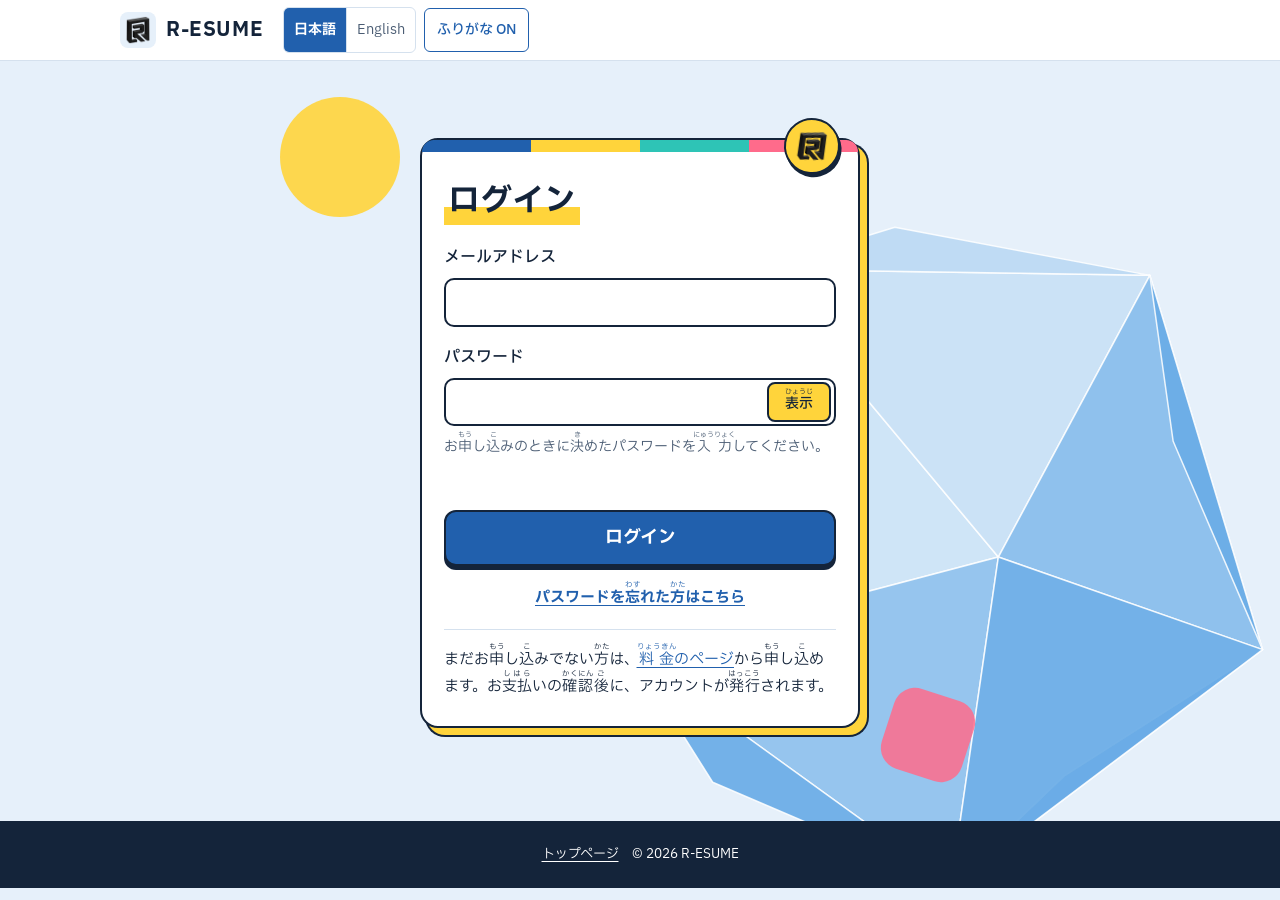
==== frontend/user/admin.html @ 284070af "R-8 支払期限の自動処理リマインド利用期間の更新" ====
<!DOCTYPE html>
<html lang="ja">
<head>
    <meta charset="UTF-8">
    <meta name="viewport" content="width=device-width, initial-scale=1.0">
    <meta name="robots" content="noindex">
    <title>管理画面 | R-ESUME</title>
    <link rel="icon" href="img/favicon.png" type="image/png">
    <link rel="preconnect" href="https://fonts.googleapis.com">
    <link rel="preconnect" href="https://fonts.gstatic.com" crossorigin>
    <link href="https://fonts.googleapis.com/css2?family=IBM+Plex+Sans+JP:wght@400;500;700&display=swap" rel="stylesheet">
    <link rel="stylesheet" href="css/loading.css?v=20261115c">
    <link rel="stylesheet" href="css/lp.css?v=20261115c">
    <link rel="stylesheet" href="css/admin.css?v=20261115c">
    <script>document.documentElement.classList.add('js');</script>
</head>
<body class="admin">
<script src="js/loading.js?v=20261115c"></script>

<header class="site-header">
    <div class="header-inner">
        <a class="brand" href="mypage.html" aria-label="マイページへ"><span class="brand-mark"><img src="img/logo.png" alt="" width="24" height="28"></span><span class="brand-name">R-ESUME</span></a>
        <span class="admin-tag">管理画面</span>
        <div class="header-actions" style="margin-left:auto">
            <button type="button" class="btn btn-secondary" id="reloadBtn">更新</button>
            <button type="button" class="btn btn-secondary" id="logoutBtn">ログアウト</button>
        </div>
    </div>
</header>

<main class="admin-main">
    <div class="admin-wrap">
        <div class="admin-tabs" role="tablist" aria-label="表示の切り替え">
            <button type="button" role="tab" class="tab is-on" id="tabApps" aria-selected="true" data-tab="apps">申込 <span class="count" id="cntApps"></span></button>
            <button type="button" role="tab" class="tab" id="tabUsers" aria-selected="false" data-tab="users">受講生 <span class="count" id="cntUsers"></span></button>
        </div>

        <p class="toast" id="toast" role="status" aria-live="polite"></p>

        <section id="paneApps">
            <div class="chips" id="appChips" role="group" aria-label="申込のしぼりこみ"></div>
            <div class="cards" id="appList"></div>
            <p class="empty" id="appEmpty" hidden>該当する申込は、ありません。</p>
        </section>

        <section id="paneUsers" hidden>
            <div class="chips" id="userChips" role="group" aria-label="受講生のしぼりこみ"></div>
            <div class="cards" id="userList"></div>
            <p class="empty" id="userEmpty" hidden>該当する受講生は、いません。</p>
        </section>

        <p class="form-msg is-error" id="loadError" hidden></p>
    </div>
</main>

<dialog id="dlgConfirm" class="confirm">
    <form method="dialog" id="confirmForm">
        <h2 id="cfTitle"></h2>
        <p id="cfBody"></p>
        <div class="field" id="cfReasonRow" hidden>
            <label for="cfReason">理由（メモ・任意）</label>
            <input type="text" id="cfReason" maxlength="100">
        </div>
        <div class="confirm-actions">
            <button type="button" class="btn btn-secondary" id="cfNo">戻る</button>
            <button type="submit" class="btn" id="cfYes">実行する</button>
        </div>
    </form>
</dialog>

<script src="js/config.js?v=20261115c"></script>
<script src="js/common.js?v=20261115c"></script>
<script src="js/admin.js?v=20261115c"></script>
</body>
</html>
---- frontend/user/css/loading.css ----
/* R-ESUME 共通ローディング画面（どのページでも使う） */
#rLoading { position: fixed; inset: 0; width: 100vw; height: 100vh; height: 100dvh; max-width: none; max-height: none; margin: 0; padding: 0; border: 0; border-radius: 0; box-shadow: none; overflow: hidden; color: #14243A; background: radial-gradient(circle at 50% 38%, #FFFFFF 0%, #E6F0FA 60%, #CFE3F7 100%); }
#rLoading[open] { display: grid; place-items: center; }
#rLoading::backdrop { background: #E6F0FA; }
html.is-loading { overflow: hidden; }
.rl-box { display: grid; justify-items: center; gap: 14px; padding: 24px; text-align: center; }
.rl-canvas { width: 220px; height: 220px; display: block; }
.rl-logo { display: inline-flex; align-items: center; gap: 10px; }
.rl-name { font-size: 22px; font-weight: 700; letter-spacing: .04em; font-family: "IBM Plex Sans JP", "Hiragino Sans", "Yu Gothic", "Meiryo", sans-serif; }
.rl-text { font-family: "IBM Plex Sans JP", "Hiragino Sans", "Yu Gothic", "Meiryo", sans-serif; font-size: 16px; line-height: 1.8; }
.rl-text .rl-en { display: block; font-size: 14px; color: #4A5C73; line-height: 1.5; }
.rl-dots { display: inline-flex; gap: 4px; margin-left: 2px; vertical-align: middle; }
.rl-dots i { width: 6px; height: 6px; border-radius: 50%; background: #2160AD; animation: rl-bounce 1.2s ease-in-out infinite; }
.rl-dots i:nth-child(2) { animation-delay: .15s; background: #1E88C8; }
.rl-dots i:nth-child(3) { animation-delay: .3s; background: #FFB800; }
@keyframes rl-bounce { 0%, 80%, 100% { transform: translateY(0); opacity: .5; } 40% { transform: translateY(-6px); opacity: 1; } }
html.furigana-off #rLoading rt { display: none; }
ruby rt { font-size: 0.5em; }
@media (prefers-reduced-motion: reduce) { .rl-dots i { animation: none; opacity: 1; } }
---- frontend/user/css/lp.css ----
/* R-ESUME LP v3 — DESIGN.md に従う */
:root {
    --ink: #14243A; --ink-2: #4A5C73; --line: #D5E1EE; --surface: #F4F8FC; --tint: #E6F0FA;
    --primary: #2160AD; --primary-hover: #184C8C; --stamp: #C8372D;
    --success: #17794A; --error: #B3261E; --focus: #E8A200;
    --font: "IBM Plex Sans JP", "Hiragino Sans", "Yu Gothic", "Meiryo", sans-serif;
    --r-s: 6px; --r-m: 12px;
}
* { box-sizing: border-box; }
html { scroll-behavior: smooth; scroll-padding-top: 72px; }
body { margin: 0; color: var(--ink); background: #fff; font-family: var(--font); font-size: 16px; line-height: 1.8; font-weight: 400; -webkit-text-size-adjust: 100%; }
img { max-width: 100%; height: auto; }
a { color: var(--primary); text-underline-offset: 3px; }
h1, h2, h3, p, ul, ol, dl { margin: 0; }
ul, ol { padding: 0; list-style: none; }
button { font: inherit; color: inherit; }
b, strong { font-weight: 700; }
.sprite { position: absolute; width: 0; height: 0; overflow: hidden; }
.icon { width: 1.25em; height: 1.25em; fill: none; stroke: currentColor; stroke-width: 1.8; stroke-linecap: round; stroke-linejoin: round; flex: none; }
ruby rt { font-size: 0.5em; font-weight: 400; letter-spacing: 0; }
html.furigana-off rt { display: none; }
.container { width: 100%; max-width: 1080px; margin: 0 auto; padding: 0 20px; }
:focus-visible { outline: 3px solid var(--focus); outline-offset: 3px; border-radius: 4px; }
.en { color: var(--ink-2); font-size: 14px; line-height: 1.6; }

.sample-bar { background: var(--ink); color: #fff; text-align: center; font-size: 14px; line-height: 1.5; padding: 8px 16px; }

/* ヘッダー */
.site-header { position: sticky; top: 0; z-index: 30; background: #fff; border-bottom: 1px solid var(--line); }
.header-inner { max-width: 1080px; margin: 0 auto; padding: 6px 20px; display: flex; align-items: center; gap: 12px; min-height: 60px; }
.brand { display: inline-flex; align-items: center; gap: 10px; text-decoration: none; color: var(--ink); font-weight: 700; }
.brand-name { font-size: 20px; letter-spacing: 0.03em; }
.main-nav { display: none; margin-left: auto; gap: 4px; }
.main-nav a { display: inline-flex; align-items: center; min-height: 44px; padding: 0 12px; text-decoration: none; color: var(--ink); font-weight: 500; border-radius: var(--r-s); }
.main-nav a:hover { background: var(--tint); }
.header-actions { margin-left: auto; display: flex; align-items: center; gap: 8px; }
.furi-btn { min-height: 44px; padding: 0 12px; border: 1px solid var(--line); border-radius: var(--r-s); background: #fff; color: var(--ink); font-size: 14px; cursor: pointer; }
.furi-btn[aria-pressed="true"] { border-color: var(--primary); color: var(--primary); font-weight: 500; }
.icon-btn { width: 44px; height: 44px; border: 1px solid var(--line); border-radius: var(--r-s); background: #fff; display: grid; place-items: center; cursor: pointer; }
.header-login { display: none; }
.mobile-menu { display: none; border-top: 1px solid var(--line); background: #fff; }
.mobile-menu.is-open { display: block; }
.mobile-menu a { display: flex; align-items: center; min-height: 52px; padding: 0 24px; text-decoration: none; color: var(--ink); border-bottom: 1px solid var(--line); }

/* ボタン */
.btn { display: inline-flex; align-items: center; justify-content: center; gap: 10px; min-height: 48px; padding: 0 22px; border: 1.5px solid var(--primary); border-radius: var(--r-s); background: var(--primary); color: #fff; font-weight: 700; text-decoration: none; cursor: pointer; transition: background .15s, border-color .15s; }
.btn:hover { background: var(--primary-hover); border-color: var(--primary-hover); }
.btn-secondary { background: #fff; color: var(--primary); }
.btn-secondary:hover { background: var(--tint); border-color: var(--primary); }
.btn-lg { min-height: 56px; padding: 0 28px; font-size: 18px; }
.btn-block { width: 100%; }
.btn[disabled] { opacity: 0.6; cursor: not-allowed; }
.text-link { display: inline-flex; align-items: center; min-height: 48px; font-weight: 500; }

/* 立体（1つだけ大きく） */
.solid { position: absolute; pointer-events: none; }
.solid polygon { stroke: rgba(255,255,255,0.9); stroke-width: 1.5; stroke-linejoin: round; }
.f1 { fill: var(--s1); } .f2 { fill: var(--s2); } .f3 { fill: var(--s3); }
.tone-a { --s1: #F3F8FD; --s2: #CFE2F5; --s3: #A9C9EA; }

/* ヒーロー */
.hero { position: relative; overflow: hidden; background: var(--tint); padding: 40px 0 56px; }
.hero .container { position: relative; z-index: 2; }
.hero-grid { display: grid; gap: 40px; }
.hero h1 { font-size: clamp(32px, 9vw, 52px); line-height: 1.25; font-weight: 700; letter-spacing: 0; }
.hero-lead { margin-top: 20px; font-size: 18px; line-height: 1.9; max-width: 30em; }
.hero .en { margin-top: 12px; max-width: 34em; }
.hero-cta { margin-top: 28px; display: flex; flex-wrap: wrap; align-items: center; gap: 4px 20px; }
.hero-tags { margin-top: 20px; display: flex; flex-wrap: wrap; gap: 4px 20px; color: var(--ink-2); font-size: 14px; }
.hero-tags li { display: inline-flex; align-items: center; gap: 6px; }
.hero .s-octa { width: 300px; right: -90px; top: auto; bottom: -30px; z-index: 1; }

.hero-visual { display: grid; justify-items: center; }
.paper { position: relative; width: min(100%, 400px); background: #fff; border-radius: 2px; padding: 18px 18px 18px; box-shadow: 0 1px 2px rgba(20,36,58,.08), 0 16px 32px -16px rgba(20,36,58,.28); font-size: 12px; line-height: 1.5; }
.paper-head { display: flex; align-items: baseline; justify-content: space-between; gap: 8px; }
.paper h2 { font-size: 22px; letter-spacing: 0.6em; font-weight: 700; line-height: 1.3; }
.paper-date { font-size: 11px; color: var(--ink-2); }
.paper-id { margin-top: 8px; display: grid; grid-template-columns: 1fr 72px; gap: 10px; align-items: stretch; }
.p-box { border: 1px solid var(--ink); }
.p-cell { padding: 3px 7px 4px; border-bottom: 1px solid var(--ink); min-height: 34px; }
.p-cell:last-child { border-bottom: 0; }
.p-cell small { display: block; font-size: 10px; color: var(--ink-2); line-height: 1.3; }
.p-name { font-size: 15px; font-weight: 500; letter-spacing: 0.02em; }
.p-photo { border: 1px solid var(--ink); aspect-ratio: 3 / 4; background: var(--surface); display: grid; place-items: center; text-align: center; font-size: 10px; line-height: 1.4; color: var(--ink-2); align-self: start; }
.p-photo .icon { width: 18px; height: 18px; }
.p-grid2 { display: grid; grid-template-columns: 1fr 1fr; }
.p-grid2 .p-cell:first-child { border-right: 1px solid var(--ink); }
.p-table { margin-top: 10px; border: 1px solid var(--ink); }
.p-table div { display: grid; grid-template-columns: 44px 28px 1fr; min-height: 26px; align-items: center; border-bottom: 1px solid var(--ink); }
.p-table div:last-child { border-bottom: 0; }
.p-table span { padding: 0 7px; }
.p-table span:nth-child(1), .p-table span:nth-child(2) { border-right: 1px solid var(--ink); text-align: center; padding: 0; line-height: 26px; }
.p-table .head { background: var(--tint); }
.p-table .head span:nth-child(3) { text-align: center; }
.p-table .sec span:nth-child(3) { text-align: center; font-weight: 500; }
.p-motive { margin-top: 10px; border: 1px solid var(--ink); padding: 4px 7px 6px; min-height: 58px; }
.p-motive small { display: block; font-size: 10px; color: var(--ink-2); }
.seal { position: absolute; right: 18px; top: 60px; width: 30px; height: 30px; border: 1.5px solid var(--stamp); color: var(--stamp); border-radius: 3px; display: grid; place-items: center; font-size: 12px; font-weight: 700; line-height: 1; transform: rotate(-6deg); background: transparent; }

/* セクション共通 */
.section { padding: 64px 0; }
.section-grid { display: grid; gap: 28px; }
.section h2 { font-size: clamp(26px, 6.4vw, 36px); line-height: 1.35; font-weight: 700; }
.section-head .en { margin-top: 6px; }
.bg-surface { background: var(--surface); }

/* できること */
.feature { display: grid; grid-template-columns: 28px 1fr; gap: 4px 14px; padding: 20px 0; border-top: 1px solid var(--line); }
.feature:last-child { border-bottom: 1px solid var(--line); }
.feature .icon { width: 26px; height: 26px; color: var(--primary); margin-top: 3px; }
.feature h3 { font-size: 20px; line-height: 1.5; font-weight: 700; }
.feature .en { display: block; }
.feature p { grid-column: 2; margin-top: 6px; max-width: 36em; }

/* 流れ（本当に順番がある） */
.flow { margin-top: 28px; position: relative; display: grid; gap: 0; counter-reset: s; }
.flow li { position: relative; padding: 0 0 28px 52px; }
.flow li:last-child { padding-bottom: 0; }
.flow li::before { content: ""; position: absolute; left: 17px; top: 36px; bottom: 0; width: 2px; background: var(--line); }
.flow li:last-child::before { display: none; }
.flow .no { position: absolute; left: 0; top: 0; width: 36px; height: 36px; border-radius: 50%; background: var(--primary); color: #fff; display: grid; place-items: center; font-weight: 700; }
.flow h3 { font-size: 18px; line-height: 1.5; font-weight: 700; padding-top: 4px; }
.flow p { font-size: 15px; }

/* 料金 */
.price-box { border: 1px solid var(--ink); border-radius: var(--r-m); background: #fff; padding: 24px 20px; }
.price-big { display: flex; align-items: baseline; gap: 8px; flex-wrap: wrap; }
.price-big strong { font-size: 52px; line-height: 1.1; font-weight: 700; }
.price-big span { font-size: 16px; color: var(--ink-2); }
.price-list { margin: 18px 0; display: grid; gap: 8px; }
.price-list li { display: flex; gap: 10px; align-items: flex-start; }
.price-list .icon { margin-top: 4px; color: var(--primary); }
.notice { background: var(--tint); border-radius: var(--r-s); padding: 12px 14px; margin-bottom: 18px; font-size: 15px; }

/* FAQ */
.faq details { border-top: 1px solid var(--line); }
.faq details:last-child { border-bottom: 1px solid var(--line); }
.faq summary { list-style: none; cursor: pointer; display: flex; justify-content: space-between; align-items: center; gap: 12px; min-height: 56px; padding: 10px 4px; font-weight: 500; }
.faq summary::-webkit-details-marker { display: none; }
.faq summary .icon { color: var(--primary); transition: transform .2s; }
.faq details[open] summary .icon { transform: rotate(180deg); }
.faq .ans { padding: 0 4px 18px; max-width: 36em; }

/* 最後の申込 */
.final { background: var(--primary); color: #fff; padding: 56px 0 64px; }
.final h2 { font-size: clamp(26px, 6vw, 36px); line-height: 1.4; font-weight: 700; }
.final .btn { margin-top: 24px; background: #fff; color: var(--primary); border-color: #fff; }
.final .btn:hover { background: var(--tint); border-color: var(--tint); }

/* フッター */
.site-footer { background: var(--ink); color: #fff; padding: 36px 0 40px; }
.site-footer .brand { color: #fff; }
.footer-links { margin-top: 12px; display: flex; flex-wrap: wrap; gap: 0 20px; }
.footer-links button { min-height: 44px; padding: 0; border: 0; background: none; color: #fff; text-decoration: underline; text-underline-offset: 3px; cursor: pointer; }
.footer-small { margin-top: 8px; font-size: 14px; color: #C5D3E4; }

/* ダイアログ */
dialog { border: 0; padding: 0; border-radius: var(--r-m); width: min(560px, calc(100% - 24px)); max-height: calc(100dvh - 32px); overflow: auto; color: var(--ink); background: #fff; box-shadow: 0 24px 48px -16px rgba(20,36,58,.5); }
dialog::backdrop { background: rgba(20,36,58,.55); }
.dlg-head { position: sticky; top: 0; display: flex; justify-content: space-between; align-items: center; gap: 12px; padding: 10px 10px 10px 20px; background: #fff; border-bottom: 1px solid var(--line); }
.dlg-head h2 { font-size: 20px; font-weight: 700; line-height: 1.4; }
.dlg-close { width: 44px; height: 44px; border: 0; border-radius: var(--r-s); background: var(--tint); display: grid; place-items: center; cursor: pointer; }
.dlg-body { padding: 20px; }
.dlg-body dl { display: grid; }
.dlg-body dt { margin-top: 14px; font-weight: 700; font-size: 14px; color: var(--ink-2); }
.dlg-body dd { margin: 2px 0 0; padding-bottom: 12px; border-bottom: 1px solid var(--line); }
.pay-mini { background: var(--tint); border-radius: var(--r-s); padding: 10px 14px; margin-bottom: 16px; font-size: 15px; }
.field { margin-bottom: 16px; }
.field label { display: block; font-weight: 500; margin-bottom: 6px; }
.field input { width: 100%; min-height: 48px; padding: 8px 12px; font: inherit; color: var(--ink); border: 1.5px solid var(--ink-2); border-radius: var(--r-s); background: #fff; }
.field input:focus { outline: 3px solid var(--focus); outline-offset: 1px; border-color: var(--ink); }
.hint { margin-top: 4px; font-size: 14px; color: var(--ink-2); }
.hp { position: absolute; left: -9999px; width: 1px; height: 1px; overflow: hidden; }
.form-msg { min-height: 1.5em; margin-bottom: 12px; font-size: 15px; font-weight: 500; }
.form-msg.is-error { color: var(--error); }
.form-msg.is-ok { color: var(--success); }

@media (min-width: 768px) {
    .main-nav { display: flex; }
    .header-actions { margin-left: 8px; }
    .header-login { display: inline-flex; min-height: 44px; padding: 0 16px; }
    .icon-btn { display: none; }
    .mobile-menu, .mobile-menu.is-open { display: none; }
    .hero { padding: 72px 0 88px; }
    .hero-grid { grid-template-columns: 1.05fr 0.95fr; align-items: center; gap: 56px; }
    .hero .s-octa { width: 520px; right: -140px; top: -80px; bottom: auto; }
    .section { padding: 96px 0; }
    .section-grid { grid-template-columns: 1fr 1.7fr; gap: 56px; align-items: start; }
    .section-head { position: sticky; top: 96px; }
    .flow { grid-template-columns: repeat(5, 1fr); gap: 16px; margin-top: 40px; }
    .flow li { padding: 52px 0 0; }
    .flow li::before { left: 36px; right: -16px; top: 17px; bottom: auto; width: auto; height: 2px; }
    .flow .no { top: 0; }
    .flow h3 { padding-top: 0; }
}
@media (min-width: 1024px) {
    .container { padding: 0 24px; }
    .hero h1 { font-size: 56px; }
    .hero .s-octa { right: -60px; }
}
@media (prefers-reduced-motion: reduce) {
    html { scroll-behavior: auto; }
    .btn, .faq summary .icon { transition: none; }
}


/* ===== 4版：ヘッダーの折り返し修正 + 少し派手に ===== */
:root { --sun: #FFD43B; --deep: #173B6C; }
.btn, .furi-btn, .main-nav a, .text-link, .brand { white-space: nowrap; flex-shrink: 0; }
.header-actions { flex-wrap: nowrap; }
.main-nav { display: none !important; }
@media (min-width: 1024px) { .main-nav { display: flex !important; } }

/* 立体の色 */
.tone-b { --s1: #E8F3FD; --s2: #8FBBE8; --s3: #4F89CC; }
.tone-c { --s1: #FFFFFF; --s2: #B9D6F2; --s3: #7FAEE0; }
.tone-d { --s1: #4F89CC; --s2: #2F6DB5; --s3: #1E55A0; }

/* ヒーロー */
.hero { background: linear-gradient(155deg, #E8F2FC 0%, #CFE3F7 48%, #A9C9EA 100%); }
.hero h1 { font-size: clamp(36px, 10vw, 56px); }
.hl { background: linear-gradient(transparent 60%, var(--sun) 60%); padding: 0 4px; margin: 0 -4px; }
.hero .s-octa { width: 260px; right: -70px; bottom: -40px; }
.hero .s-tetra { width: 120px; left: -34px; bottom: -22px; z-index: 1; }
.hero .s-prism { display: none; width: 190px; z-index: 1; }
.hero-tags li { background: rgba(255,255,255,0.85); border-radius: 999px; padding: 4px 12px; color: var(--ink); }
.paper { transform: rotate(2deg); box-shadow: 0 2px 4px rgba(20,36,58,.1), 0 28px 48px -16px rgba(20,36,58,.4); }
.seal { box-shadow: none; }

/* できること：色のついた丸いアイコン */
.feature { grid-template-columns: 48px 1fr; gap: 4px 16px; padding: 22px 0; }
.feature .icon { width: 48px; height: 48px; padding: 12px; margin-top: 0; border-radius: 50%; background: var(--primary); color: #fff; }
.feature:nth-child(2) .icon { background: #2F8FD6; }
.feature:nth-child(3) .icon { background: var(--sun); color: var(--ink); }
.feature:nth-child(4) .icon { background: var(--deep); }
.feature p { grid-column: 2; }

/* 流れ：濃い青の帯 */
.bg-dark { background: var(--deep); color: #fff; position: relative; overflow: hidden; }
.bg-dark .en { color: #C9DAEE; }
.bg-dark .flow li::before { background: rgba(255,255,255,0.35); }
.bg-dark .flow .no { background: var(--sun); color: var(--ink); width: 40px; height: 40px; font-size: 18px; }
.bg-dark .flow li { padding-left: 56px; }
.bg-dark .flow li::before { left: 19px; top: 40px; }

/* 料金 */
.price-box { border: 2px solid var(--primary); box-shadow: 8px 8px 0 #BFD9F4; position: relative; }
.price-big strong { color: var(--primary); font-size: 60px; }
.price-box::before { content: "1年間"; position: absolute; top: -16px; right: 20px; background: var(--sun); color: var(--ink); font-weight: 700; font-size: 14px; line-height: 1; padding: 9px 14px; border-radius: 999px; }

/* 最後の申込 */
.final { position: relative; overflow: hidden; background: linear-gradient(135deg, #2160AD 0%, #173B6C 100%); }
.final .container { position: relative; z-index: 2; }
.final .s-pyr { width: 150px; right: -20px; top: -10px; }
.final .s-tetra { width: 90px; right: 30%; bottom: -24px; display: none; }
.final .btn { background: var(--sun); color: var(--ink); border-color: var(--sun); }
.final .btn:hover { background: #FFE26E; border-color: #FFE26E; }

@media (min-width: 768px) {
    .hero .s-octa { width: 540px; right: -130px; top: -90px; bottom: auto; }
    .hero .s-tetra { width: 200px; left: -50px; bottom: -40px; }
    .hero .s-prism { display: block; right: 44%; top: 10px; opacity: 0.9; }
    .final .s-pyr { width: 240px; right: 6%; top: auto; bottom: -30px; }
    .final .s-tetra { display: block; }
}
@media (min-width: 1024px) {
    .hero h1 { font-size: 60px; }
    .hero .s-octa { right: -40px; }
}

/* ヘッダーのボタン：スマホ幅では隠す（.btn の display に負けていたのが、縦書きの原因） */
.header-actions .header-login { display: none; }
@media (min-width: 768px) { .header-actions .header-login { display: inline-flex; } }


/* ===== 5版 ===== */
body { background: #E6F0FA; }
main { position: relative; z-index: 1; overflow-x: clip; }
.site-footer { position: relative; z-index: 1; }
#bg3d { position: fixed; inset: 0; width: 100%; height: 100%; z-index: 0; pointer-events: none; }

/* 色の切り替え：セクションごとに色合いを変える（背景は半透明にして、後ろの立体を見せる） */
.hero { background: linear-gradient(155deg, rgba(232,242,252,.82) 0%, rgba(207,227,247,.72) 50%, rgba(169,201,234,.62) 100%); }
#features { background: rgba(255,250,230,.86); }
#flow.bg-dark { background: rgba(23,59,108,.93); }
#price { background: linear-gradient(135deg, rgba(222,244,246,.88), rgba(186,226,236,.88)); }
#faq.bg-surface { background: rgba(236,244,252,.9); }
#faq .faq details { background: rgba(255,255,255,.8); }
#faq .faq details[open] { background: #fff; }
.hero-cta .btn { flex: 1 1 220px; max-width: 320px; }
@media (min-width: 768px) { .hero-cta .btn { flex: 0 0 auto; } }

/* サンプル写真 */
.p-photo { position: relative; overflow: hidden; }
.p-photo img { position: absolute; inset: 0; width: 100%; height: 100%; object-fit: cover; }

/* 流れ：番号が重ならないように作り直し */
.flow { margin-top: 28px; display: grid; gap: 0; }
.bg-dark .flow li { position: relative; padding: 0 0 28px 60px; }
.bg-dark .flow li:last-child { padding-bottom: 0; }
.bg-dark .flow li::before { content: ""; position: absolute; left: 19px; top: 44px; bottom: 4px; right: auto; width: 2px; height: auto; background: rgba(255,255,255,.35); }
.bg-dark .flow li:last-child::before { display: none; }
.bg-dark .flow .no { position: absolute; left: 0; top: 0; }
@media (min-width: 768px) {
    .flow { grid-template-columns: repeat(5, minmax(0, 1fr)); gap: 24px; margin-top: 40px; }
    .bg-dark .flow li { padding: 60px 0 0; }
    .bg-dark .flow li::before { left: 52px; right: -24px; top: 19px; bottom: auto; width: auto; height: 2px; }
    .bg-dark .flow li:last-child::before { display: none; }
    .bg-dark .flow h3 { padding-top: 0; }
}

/* スクロールで、上下左右から出る */
.js [data-reveal] { opacity: 0; transition: opacity .7s ease, transform .7s cubic-bezier(.2,.7,.2,1); transition-delay: var(--d, 0s); will-change: transform, opacity; }
.js [data-reveal="left"] { transform: translateX(-56px); }
.js [data-reveal="right"] { transform: translateX(56px); }
.js [data-reveal="up"] { transform: translateY(44px); }
.js [data-reveal="down"] { transform: translateY(-44px); }
.js [data-reveal].is-in { opacity: 1; transform: none; }
@media (prefers-reduced-motion: reduce) {
    .js [data-reveal] { opacity: 1; transform: none; transition: none; }
}


/* 流れの見出しは、固定（sticky）にしない。固定すると、1・2番の項目に重なるため */
#flow .section-head { position: static; }
.p-photo img { display: block; }


/* ===== 6版：フッター（R-ANGUAGE と同じ並び）・よくある質問 ===== */
.site-footer { padding: 52px 0 28px; font-size: 14px; }
.footer-grid { display: grid; grid-template-columns: 1fr 1fr; gap: 32px; }
.footer-brand { grid-column: 1 / -1; }
.footer-logo { display: flex; align-items: center; gap: 10px; margin-bottom: 12px; }
.footer-logo .brand-mark { width: 36px; height: 36px; border-radius: 8px; background: rgba(255,255,255,.12); display: grid; place-items: center; }
.footer-logo .brand-name { font-size: 20px; font-weight: 700; letter-spacing: .03em; }
.footer-brand p { color: rgba(255,255,255,.78); line-height: 2; max-width: 30em; }
.footer-series { display: inline-flex; align-items: center; min-height: 44px; gap: 6px; margin-top: 8px; color: var(--sun); font-weight: 700; text-decoration: none; }
.footer-series:hover { text-decoration: underline; }
.footer-head { margin-bottom: 8px; color: var(--sun); font-weight: 700; letter-spacing: .05em; }
.footer-col ul { display: grid; gap: 0; }
.footer-col a, .footer-col button { display: inline-flex; align-items: center; min-height: 40px; padding: 0; border: 0; background: none; color: rgba(255,255,255,.88); text-decoration: none; text-align: left; font: inherit; cursor: pointer; }
.footer-col a:hover, .footer-col button:hover { color: #fff; text-decoration: underline; text-underline-offset: 3px; }
.site-footer rt { opacity: .8; }
.copyright { margin-top: 32px; padding-top: 18px; border-top: 1px solid rgba(255,255,255,.18); color: rgba(255,255,255,.7); font-size: 13px; }
@media (min-width: 768px) { .footer-grid { grid-template-columns: 1.4fr 1fr 1fr 1.2fr; } .footer-brand { grid-column: auto; } }

/* よくある質問 */
.help-card { margin-top: 20px; max-width: 320px; padding: 18px; background: #fff; border: 1px solid var(--line); border-top: 5px solid var(--sun); border-radius: var(--r-m); }
.help-title { font-weight: 700; line-height: 1.5; }
.help-text { margin: 4px 0 14px; font-size: 14px; color: var(--ink-2); line-height: 1.6; }
.chips { display: flex; flex-wrap: wrap; gap: 8px; margin-bottom: 16px; }
.chip { min-height: 44px; padding: 0 16px; border: 1.5px solid var(--primary); border-radius: 999px; background: #fff; color: var(--primary); font-weight: 500; cursor: pointer; transition: background .15s, color .15s; }
.chip:hover { background: var(--tint); }
.chip.is-on { background: var(--primary); color: #fff; font-weight: 700; }
.faq { display: grid; gap: 10px; border: 0; background: none; max-width: none; margin-top: 0; }
.faq .qa { --cat: var(--primary); border: 1px solid var(--line); border-left: 6px solid var(--cat); border-radius: var(--r-m); background: rgba(255,255,255,.86); overflow: hidden; }
.faq .qa:last-child { border-bottom: 1px solid var(--line); }
.faq .qa[data-cat="photo"] { --cat: #1773AE; }
.faq .qa[data-cat="pay"] { --cat: #D99A00; }
.faq .qa[data-cat="safe"] { --cat: #17794A; }
.faq .qa[open] { background: #fff; box-shadow: 0 8px 20px -12px rgba(20,36,58,.35); }
.faq .qa summary { gap: 12px; padding: 12px 16px 12px 12px; min-height: 60px; font-weight: 700; justify-content: flex-start; }
.faq .qa summary .icon { margin-left: auto; }
.faq .qa[open] summary { background: none; }
.q-badge, .a-badge { flex: none; width: 32px; height: 32px; border-radius: 50%; display: grid; place-items: center; font-weight: 700; font-size: 15px; line-height: 1; }
.q-badge { background: var(--cat); color: #fff; }
.qa[data-cat="pay"] .q-badge { color: var(--ink); }
.faq .ans { display: flex; gap: 12px; padding: 4px 16px 18px 12px; max-width: none; }
.a-badge { background: var(--sun); color: var(--ink); }
.faq .ans p { margin-top: 2px; max-width: 36em; }
.qa[hidden] { display: none; }

/* フッターのリンク：ふりがな（ruby）が混ざると、flex のままでは二段にくずれるため、通常の行にする */
.footer-col a, .footer-col button { display: block; width: auto; min-height: 40px; padding: 6px 0; line-height: 1.9; white-space: normal; }
@media (min-width: 768px) { .footer-grid { grid-template-columns: 1.3fr 0.9fr 0.9fr 1.6fr; } }

/* フッターのリンクは、1行におさめる */
.footer-col a, .footer-col button { white-space: nowrap; }
.footer-col:last-child { grid-column: 1 / -1; }
@media (min-width: 768px) {
    .footer-grid { grid-template-columns: minmax(0, 1.3fr) auto auto auto; column-gap: 48px; }
    .footer-col:last-child { grid-column: auto; }
}


/* ロゴ */
.brand-mark { width: 36px; height: 36px; border-radius: 8px; background: var(--tint); display: grid; place-items: center; flex: none; }
.brand-mark img { display: block; }
.footer-logo .brand-mark { width: 40px; height: 40px; background: #fff; }   /* 濃い背景でロゴが見えるよう、白い台に載せる */
/* 料金の項目：アイコンと文字を上にそろえる。ふりがなの有無で高さが変わらないよう、行間をそろえる */
.price-list li { align-items: flex-start; line-height: 2; }
.price-list li > span { flex: 1; min-width: 0; }
.price-list .icon { margin-top: 0.4em; }

/* ===== 言語切り替え（日本語 / English） ===== */
html[data-lang="en"] [data-l="ja"] { display: none !important; }
html:not([data-lang="en"]) [data-l="en"] { display: none !important; }
html[data-lang="en"] .furi-btn { display: none; }          /* ふりがなは日本語のときだけ */
.header-tools { margin-left: auto; display: flex; align-items: center; gap: 8px; }
.header-actions { margin-left: 0 !important; }
@media (min-width: 1024px) { .header-tools { margin-left: 8px; } }
.lang-switch { display: inline-flex; border: 1px solid var(--line); border-radius: var(--r-s); background: #fff; overflow: hidden; }
.lang-opt { min-height: 44px; min-width: 44px; padding: 0 10px; border: 0; background: transparent; color: var(--ink-2); font: inherit; font-size: 14px; cursor: pointer; white-space: nowrap; }
.lang-opt + .lang-opt { border-left: 1px solid var(--line); }
.lang-opt[aria-pressed="true"] { background: var(--primary); color: #fff; font-weight: 700; }
.lang-opt:focus-visible, .furi-btn:focus-visible { outline: 3px solid var(--focus); outline-offset: 2px; }
@media (max-width: 420px) {
    .header-inner { gap: 6px; padding-left: 12px; padding-right: 12px; }
    .brand-name { font-size: 17px; }
    .brand-mark { width: 30px; height: 30px; }
    .lang-opt { padding: 0 7px; font-size: 13px; min-width: 40px; }
    .furi-btn { padding: 0 8px; font-size: 13px; }
    .header-tools { gap: 6px; }
}
---- frontend/user/css/admin.css ----
/* 管理画面（日本語のみ・ふりがななし） */
body.admin { background: var(--surface); }
.admin-tag { padding: 2px 10px; border-radius: 999px; background: var(--ink); color: #fff; font-size: 13px; font-weight: 700; white-space: nowrap; }
.admin-main { padding: 20px 16px 56px; }
.admin-wrap { max-width: 1000px; margin: 0 auto; }
.header-inner .btn { min-height: 40px; padding: 0 14px; font-size: 14px; }
.admin-tabs { display: flex; gap: 8px; margin-bottom: 14px; }
.tab { min-height: 48px; padding: 0 20px; border: 2px solid var(--ink); border-radius: 12px; background: #fff; color: var(--ink); font: inherit; font-weight: 700; cursor: pointer; }
.tab.is-on { background: var(--sun); box-shadow: 0 3px 0 var(--ink); }
.tab .count { display: inline-block; min-width: 1.6em; margin-left: 4px; padding: 0 6px; border-radius: 999px; background: var(--ink); color: #fff; font-size: 13px; text-align: center; }
.chips { display: flex; flex-wrap: wrap; gap: 8px; margin-bottom: 14px; }
.chips .chip { min-height: 44px; padding: 0 14px; border: 1.5px solid var(--line); border-radius: 999px; background: #fff; color: var(--ink); font: inherit; font-size: 14px; cursor: pointer; }
.chips .chip.is-on { background: var(--primary); border-color: var(--primary); color: #fff; font-weight: 700; }
.cards { display: grid; gap: 12px; }
.acard { background: #fff; border: 1.5px solid var(--line); border-radius: 12px; padding: 14px 16px; display: grid; gap: 6px; }
.acard.is-alert { border-color: var(--error); box-shadow: 0 0 0 2px #FBD9D6; }
.acard-top { display: flex; flex-wrap: wrap; align-items: center; gap: 8px; }
.acard-id { font-size: 13px; color: var(--ink-2); font-variant-numeric: tabular-nums; word-break: break-all; }
.acard-name { font-size: 18px; font-weight: 700; line-height: 1.5; word-break: break-all; }
.acard-mail { font-size: 15px; color: var(--ink-2); word-break: break-all; }
.acard-meta { display: flex; flex-wrap: wrap; gap: 4px 16px; font-size: 14px; }
.acard-note { margin: 0; padding: 8px 10px; background: var(--surface); border-radius: 8px; font-size: 13px; color: var(--ink-2); white-space: pre-wrap; word-break: break-all; }
.acard-actions { display: flex; flex-wrap: wrap; gap: 8px; margin-top: 6px; }
.acard-actions .btn { min-height: 44px; padding: 0 16px; font-size: 15px; }
.btn-danger { background: #fff; color: var(--error); border-color: var(--error); }
.btn-danger:hover { background: #FFF1F0; }
.badge { display: inline-block; padding: 1px 10px; border-radius: 999px; font-size: 13px; font-weight: 700; border: 1.5px solid currentColor; white-space: nowrap; }
.badge.s-wait { color: #8A5A00; background: #FFF4CC; }
.badge.s-over { color: var(--error); background: #FFF1F0; }
.badge.s-ok { color: var(--success); background: #E4F5EC; }
.badge.s-off { color: var(--ink-2); background: #EDF1F6; }
.toast { min-height: 1.6em; margin: 0 0 10px; font-weight: 700; }
.toast.is-ok { color: var(--success); }
.toast.is-error { color: var(--error); }
.empty { padding: 24px 0; color: var(--ink-2); }
.confirm { width: min(440px, calc(100% - 32px)); border: 2px solid var(--ink); border-radius: 16px; padding: 22px; box-shadow: 6px 6px 0 var(--sun); }
.confirm::backdrop { background: rgba(20, 36, 58, .5); }
.confirm h2 { font-size: 20px; margin-bottom: 8px; }
.confirm p { white-space: pre-line; margin-bottom: 12px; }
.confirm-actions { display: flex; gap: 10px; justify-content: flex-end; margin-top: 14px; }
[hidden] { display: none !important; }
@media (min-width: 768px) { .cards { grid-template-columns: 1fr 1fr; } .admin-main { padding-top: 28px; } }
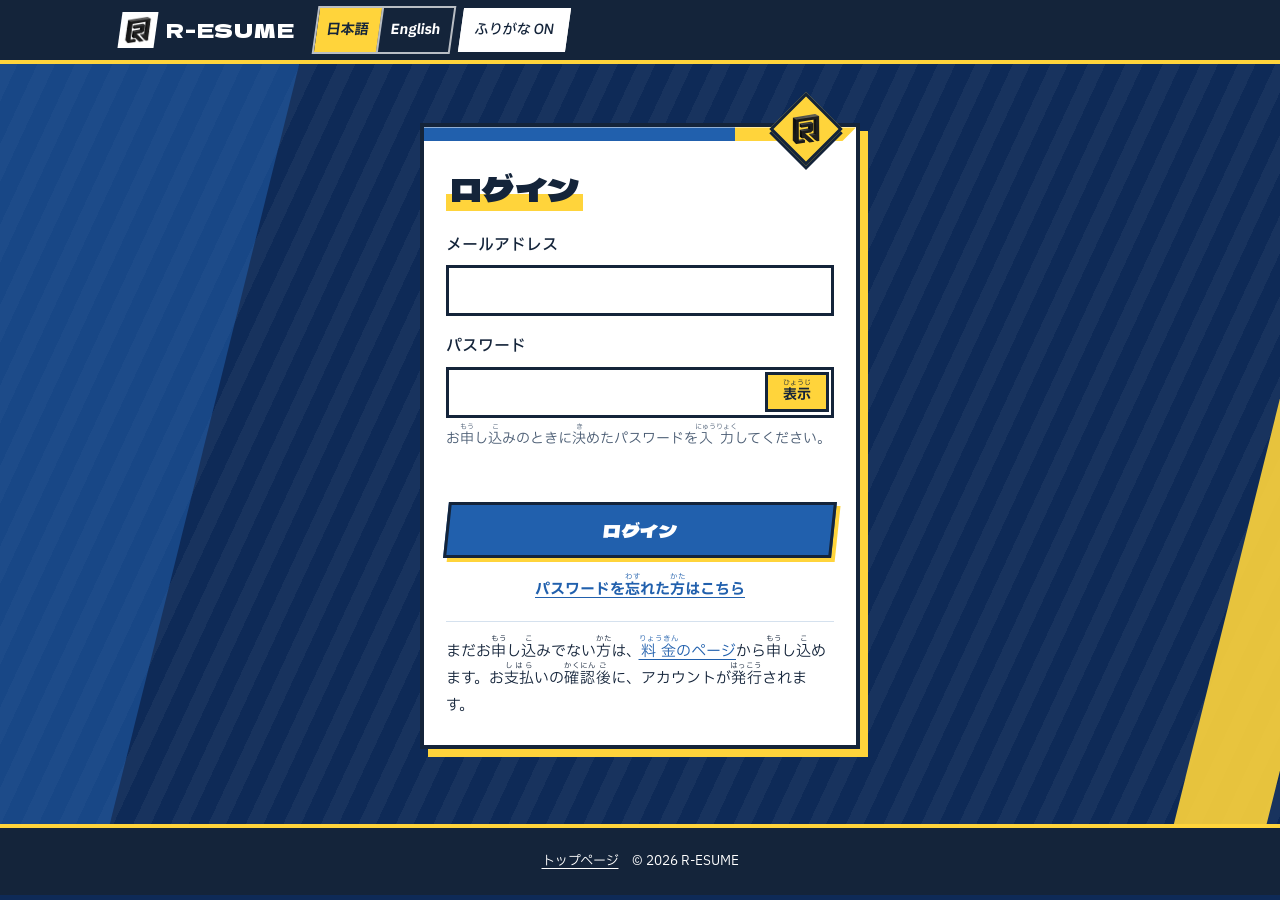
==== commit a5d8d017: "ホーム(Dashboard)を新設、マイページを統合" ====
--- a/frontend/user/admin.html
+++ b/frontend/user/admin.html
@@ -19,7 +19,7 @@
 
 <header class="site-header">
     <div class="header-inner">
-        <a class="brand" href="mypage.html" aria-label="マイページへ"><span class="brand-mark"><img src="img/logo.png" alt="" width="24" height="28"></span><span class="brand-name">R-ESUME</span></a>
+        <a class="brand" href="dashboard.html" aria-label="ホームへ"><span class="brand-mark"><img src="img/logo.png" alt="" width="24" height="28"></span><span class="brand-name">R-ESUME</span></a>
         <span class="admin-tag">管理画面</span>
         <div class="header-actions" style="margin-left:auto">
             <button type="button" class="btn btn-secondary" id="reloadBtn">更新</button>
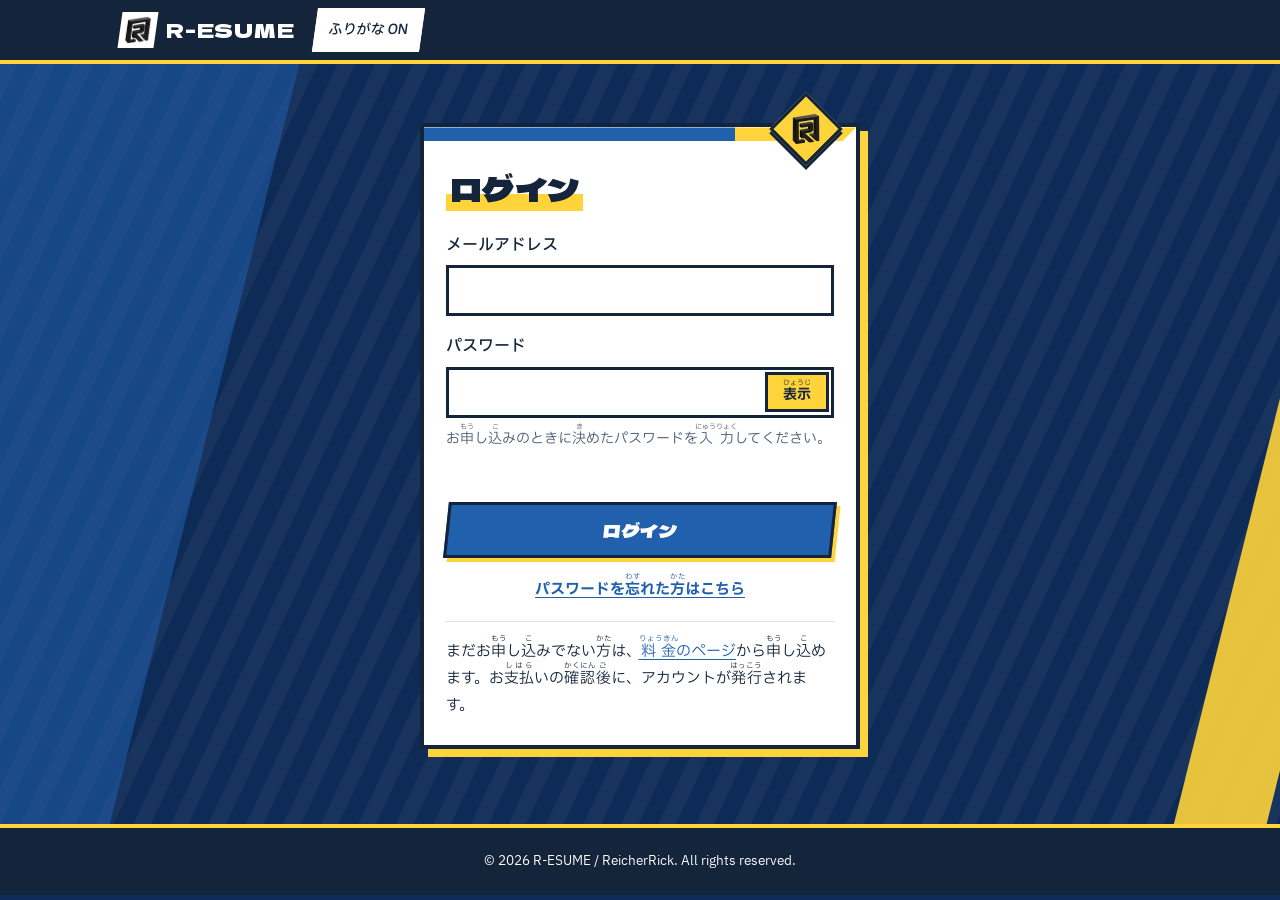
==== commit e49fd917: "資格の管理画面と会話での選択を追加" ====
--- a/frontend/user/admin.html
+++ b/frontend/user/admin.html
@@ -11,7 +11,7 @@
     <link href="https://fonts.googleapis.com/css2?family=IBM+Plex+Sans+JP:wght@400;500;700&display=swap" rel="stylesheet">
     <link rel="stylesheet" href="css/loading.css?v=20261115c">
     <link rel="stylesheet" href="css/lp.css?v=20261115c">
-    <link rel="stylesheet" href="css/admin.css?v=20261115c">
+    <link rel="stylesheet" href="css/admin.css?v=20261116b">
     <script>document.documentElement.classList.add('js');</script>
 </head>
 <body class="admin">
@@ -33,6 +33,7 @@
         <div class="admin-tabs" role="tablist" aria-label="表示の切り替え">
             <button type="button" role="tab" class="tab is-on" id="tabApps" aria-selected="true" data-tab="apps">申込 <span class="count" id="cntApps"></span></button>
             <button type="button" role="tab" class="tab" id="tabUsers" aria-selected="false" data-tab="users">受講生 <span class="count" id="cntUsers"></span></button>
+            <button type="button" role="tab" class="tab" id="tabQuals" aria-selected="false" data-tab="quals">資格 <span class="count" id="cntQuals"></span></button>
         </div>
 
         <p class="toast" id="toast" role="status" aria-live="polite"></p>
@@ -47,6 +48,13 @@
             <div class="chips" id="userChips" role="group" aria-label="受講生のしぼりこみ"></div>
             <div class="cards" id="userList"></div>
             <p class="empty" id="userEmpty" hidden>該当する受講生は、いません。</p>
+        </section>
+
+        <section id="paneQuals" hidden>
+            <p class="q-lead">会話で、受講生が✔して選ぶ資格の一覧です。「ラベル」ごとにまとまって表示されます。同じラベルの中で複数に✔されたときは、「順位」が大きいほうだけが有効になります（N4とN2なら、N2だけ）。</p>
+            <button type="button" class="btn" id="qAdd">＋ 資格を追加</button>
+            <div class="cards" id="qualList" style="margin-top:14px"></div>
+            <p class="empty" id="qualEmpty" hidden>資格は、まだ登録されていません。</p>
         </section>
 
         <p class="form-msg is-error" id="loadError" hidden></p>
@@ -68,8 +76,33 @@
     </form>
 </dialog>
 
+<dialog id="dlgQual" class="confirm">
+    <form method="dialog" id="qualForm" novalidate>
+        <h2 id="qTitle">資格を追加</h2>
+        <div class="field">
+            <label for="qLabel">ラベル（選ぶときの見出し）</label>
+            <input type="text" id="qLabel" maxlength="30" list="qLabels" placeholder="例：ワープロ、Excel、簿記、運転免許" autocomplete="off">
+            <datalist id="qLabels"></datalist>
+        </div>
+        <div class="field">
+            <label for="qName">履歴書に載る名前</label>
+            <input type="text" id="qName" maxlength="30" placeholder="例：日本語能力試験 N2 合格" autocomplete="off">
+        </div>
+        <div class="field">
+            <label for="qRank">順位（任意・1〜99）</label>
+            <input type="text" id="qRank" inputmode="numeric" maxlength="2" placeholder="例：N2なら4。N1なら5" autocomplete="off">
+            <p class="hint">同じラベルの中で、数字が大きいほど上です。空にすると、ほかの資格と競合しません。</p>
+        </div>
+        <p class="form-msg is-error" id="qMsg" role="alert"></p>
+        <div class="confirm-actions">
+            <button type="button" class="btn btn-secondary" id="qNo">戻る</button>
+            <button type="submit" class="btn" id="qYes">保存する</button>
+        </div>
+    </form>
+</dialog>
+
 <script src="js/config.js?v=20261115c"></script>
 <script src="js/common.js?v=20261115c"></script>
-<script src="js/admin.js?v=20261115c"></script>
+<script src="js/admin.js?v=20261116b"></script>
 </body>
 </html>
--- a/frontend/user/css/admin.css
+++ b/frontend/user/css/admin.css
@@ -40,3 +40,7 @@
 .confirm-actions { display: flex; gap: 10px; justify-content: flex-end; margin-top: 14px; }
 [hidden] { display: none !important; }
 @media (min-width: 768px) { .cards { grid-template-columns: 1fr 1fr; } .admin-main { padding-top: 28px; } }
+
+.q-lead { margin: 0 0 12px; font-size: 15px; line-height: 1.8; }
+.q-row { display: flex; flex-wrap: wrap; align-items: center; justify-content: space-between; gap: 8px 12px; padding: 8px 0; border-top: 1px solid var(--line); }
+.q-main { display: grid; gap: 2px; min-width: 0; }
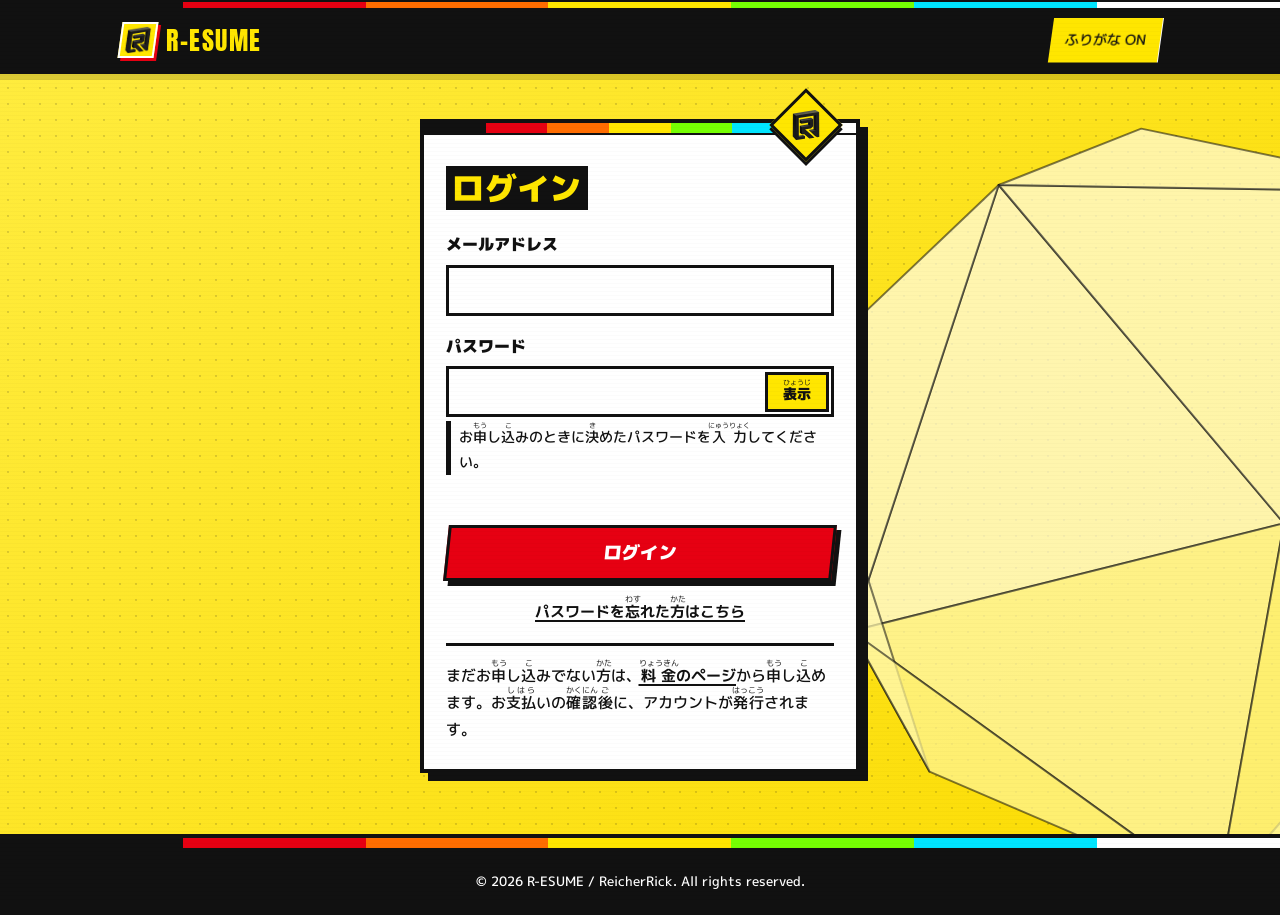
==== commit 512d3d14: "読み込み中の画面とログイン〜ホームを黄黒にそろえる" ====
--- a/frontend/user/admin.html
+++ b/frontend/user/admin.html
@@ -8,14 +8,15 @@
     <link rel="icon" href="img/favicon.png" type="image/png">
     <link rel="preconnect" href="https://fonts.googleapis.com">
     <link rel="preconnect" href="https://fonts.gstatic.com" crossorigin>
-    <link href="https://fonts.googleapis.com/css2?family=IBM+Plex+Sans+JP:wght@400;500;700&display=swap" rel="stylesheet">
-    <link rel="stylesheet" href="css/loading.css?v=20261115c">
+    <link href="https://fonts.googleapis.com/css2?family=IBM+Plex+Sans+JP:wght@400;500;700&family=Dela+Gothic+One&family=Anton&family=M+PLUS+1p:wght@700&display=swap" rel="stylesheet">
+    <link rel="stylesheet" href="css/loading.css?v=20261117a">
     <link rel="stylesheet" href="css/lp.css?v=20261115c">
-    <link rel="stylesheet" href="css/admin.css?v=20261116b">
+    <link rel="stylesheet" href="css/game.css?v=20261116b">
+    <link rel="stylesheet" href="css/admin.css?v=20261116f">
     <script>document.documentElement.classList.add('js');</script>
 </head>
 <body class="admin">
-<script src="js/loading.js?v=20261115c"></script>
+<script src="js/loading.js?v=20261117a"></script>
 
 <header class="site-header">
     <div class="header-inner">
@@ -30,10 +31,17 @@
 
 <main class="admin-main">
     <div class="admin-wrap">
+        <div class="stats" id="stats" role="group" aria-label="いまの状況"></div>
+        <div class="search">
+            <label class="sr" for="adminSearch">さがす</label>
+            <input type="search" id="adminSearch" placeholder="名前・メール・申込番号・資格で さがす" autocomplete="off" maxlength="60">
+        </div>
         <div class="admin-tabs" role="tablist" aria-label="表示の切り替え">
             <button type="button" role="tab" class="tab is-on" id="tabApps" aria-selected="true" data-tab="apps">申込 <span class="count" id="cntApps"></span></button>
             <button type="button" role="tab" class="tab" id="tabUsers" aria-selected="false" data-tab="users">受講生 <span class="count" id="cntUsers"></span></button>
             <button type="button" role="tab" class="tab" id="tabQuals" aria-selected="false" data-tab="quals">資格 <span class="count" id="cntQuals"></span></button>
+            <button type="button" role="tab" class="tab" id="tabNotices" aria-selected="false" data-tab="notices">お知らせ <span class="count" id="cntNotices"></span></button>
+            <button type="button" role="tab" class="tab" id="tabSales" aria-selected="false" data-tab="sales">売上</button>
         </div>
 
         <p class="toast" id="toast" role="status" aria-live="polite"></p>
@@ -55,6 +63,21 @@
             <button type="button" class="btn" id="qAdd">＋ 資格を追加</button>
             <div class="cards" id="qualList" style="margin-top:14px"></div>
             <p class="empty" id="qualEmpty" hidden>資格は、まだ登録されていません。</p>
+        </section>
+
+        <section id="paneNotices" hidden>
+            <p class="q-lead">受講生のホームの上に、新しい順に最大3件まで表示されます（「表示する」にしたものだけ）。</p>
+            <button type="button" class="btn" id="nAdd">＋ お知らせを追加</button>
+            <div class="cards" id="noticeList" style="margin-top:14px"></div>
+            <p class="empty" id="noticeEmpty" hidden>お知らせは、まだありません。</p>
+        </section>
+
+        <section id="paneSales" hidden>
+            <div class="stats" id="salesStats"></div>
+            <figure class="chart"><figcaption>月別の売上（入金を確認して発行した月）</figcaption><div class="chart-box" id="chRev"></div></figure>
+            <figure class="chart"><figcaption>月別の申込数（申込があった月）</figcaption><div class="chart-box" id="chCnt"></div></figure>
+            <details class="chart-tbl"><summary>数字を表で見る</summary><div id="salesTbl"></div></details>
+            <p class="d-note">売上は、入金を確認して発行したものだけを数えます（入金待ち・キャンセル・期限切れは含みません）。直近12か月（日本時間）です。</p>
         </section>
 
         <p class="form-msg is-error" id="loadError" hidden></p>
@@ -101,8 +124,38 @@
     </form>
 </dialog>
 
+<dialog id="dlgNotice" class="confirm">
+    <form method="dialog" id="noticeForm" novalidate>
+        <h2 id="nTitleH">お知らせを追加</h2>
+        <div class="field">
+            <label for="nTitle">タイトル（40文字まで）</label>
+            <input type="text" id="nTitle" maxlength="40" autocomplete="off">
+        </div>
+        <div class="field">
+            <label for="nBody">本文（300文字まで）</label>
+            <textarea id="nBody" rows="5" maxlength="300"></textarea>
+        </div>
+        <label class="n-check"><input type="checkbox" id="nVisible" checked> 受講生に表示する</label>
+        <p class="form-msg is-error" id="nMsg" role="alert"></p>
+        <div class="confirm-actions">
+            <button type="button" class="btn btn-secondary" id="nNo">戻る</button>
+            <button type="submit" class="btn">保存する</button>
+        </div>
+    </form>
+</dialog>
+
+<dialog id="dlgUser" class="confirm wide">
+    <div id="udBody"></div>
+    <div class="confirm-actions"><button type="button" class="btn btn-secondary" id="udClose">閉じる</button></div>
+</dialog>
+
+<dialog id="dlgResume" class="confirm wide">
+    <div id="rvBody"></div>
+    <div class="confirm-actions"><button type="button" class="btn btn-secondary" id="rvClose">閉じる</button></div>
+</dialog>
+
 <script src="js/config.js?v=20261115c"></script>
 <script src="js/common.js?v=20261115c"></script>
-<script src="js/admin.js?v=20261116b"></script>
+<script src="js/admin.js?v=20261116e"></script>
 </body>
 </html>
--- a/frontend/user/css/loading.css
+++ b/frontend/user/css/loading.css
@@ -1,18 +1,21 @@
-/* R-ESUME 共通ローディング画面（どのページでも使う） */
-#rLoading { position: fixed; inset: 0; width: 100vw; height: 100vh; height: 100dvh; max-width: none; max-height: none; margin: 0; padding: 0; border: 0; border-radius: 0; box-shadow: none; overflow: hidden; color: #14243A; background: radial-gradient(circle at 50% 38%, #FFFFFF 0%, #E6F0FA 60%, #CFE3F7 100%); }
+/* R-ESUME 共通ローディング画面（どのページでも使う）。2026-11-17 から黄×黒（LP と同じ） */
+#rLoading { position: fixed; inset: 0; width: 100vw; height: 100vh; height: 100dvh; max-width: none; max-height: none; margin: 0; padding: 0; border: 0; border-radius: 0; box-shadow: none; overflow: hidden; color: #111111;
+    background-color: #FFE600; background-image: radial-gradient(rgba(17,17,17,.14) 1.5px, transparent 1.5px); background-size: 16px 16px; }
 #rLoading[open] { display: grid; place-items: center; }
-#rLoading::backdrop { background: #E6F0FA; }
+#rLoading::backdrop { background: #FFE600; }
+#rLoading::before { content: ""; position: absolute; left: 0; right: 0; top: 0; height: 10px; border-bottom: 2px solid #111;
+    background: linear-gradient(90deg, #111 0 14.28%, #E60012 14.28% 28.56%, #FF6D00 28.56% 42.84%, #FFE600 42.84% 57.12%, #76FF03 57.12% 71.4%, #00E5FF 71.4% 85.68%, #FFF 85.68% 100%); }
 html.is-loading { overflow: hidden; }
 .rl-box { display: grid; justify-items: center; gap: 14px; padding: 24px; text-align: center; }
 .rl-canvas { width: 220px; height: 220px; display: block; }
-.rl-logo { display: inline-flex; align-items: center; gap: 10px; }
-.rl-name { font-size: 22px; font-weight: 700; letter-spacing: .04em; font-family: "IBM Plex Sans JP", "Hiragino Sans", "Yu Gothic", "Meiryo", sans-serif; }
-.rl-text { font-family: "IBM Plex Sans JP", "Hiragino Sans", "Yu Gothic", "Meiryo", sans-serif; font-size: 16px; line-height: 1.8; }
-.rl-text .rl-en { display: block; font-size: 14px; color: #4A5C73; line-height: 1.5; }
+.rl-logo { display: inline-flex; align-items: center; gap: 10px; padding: 2px 18px; background: #111; border: 3px solid #fff; box-shadow: 5px 5px 0 #E60012; transform: skewX(-8deg); }
+.rl-name { display: inline-block; transform: skewX(8deg); color: #FFE600; font-size: 28px; font-weight: 400; letter-spacing: .06em; font-family: "Anton", "M PLUS 1p", "Hiragino Sans", "Yu Gothic", "Meiryo", sans-serif; }
+.rl-text { font-family: "M PLUS 1p", "Hiragino Sans", "Yu Gothic", "Meiryo", sans-serif; font-size: 16px; font-weight: 700; line-height: 1.8; color: #111; }
+.rl-text .rl-en { display: block; font-size: 14px; color: #333; line-height: 1.5; }
 .rl-dots { display: inline-flex; gap: 4px; margin-left: 2px; vertical-align: middle; }
-.rl-dots i { width: 6px; height: 6px; border-radius: 50%; background: #2160AD; animation: rl-bounce 1.2s ease-in-out infinite; }
-.rl-dots i:nth-child(2) { animation-delay: .15s; background: #1E88C8; }
-.rl-dots i:nth-child(3) { animation-delay: .3s; background: #FFB800; }
+.rl-dots i { width: 7px; height: 7px; border-radius: 0; background: #111; animation: rl-bounce 1.2s ease-in-out infinite; }
+.rl-dots i:nth-child(2) { animation-delay: .15s; background: #111; }
+.rl-dots i:nth-child(3) { animation-delay: .3s; background: #E60012; }
 @keyframes rl-bounce { 0%, 80%, 100% { transform: translateY(0); opacity: .5; } 40% { transform: translateY(-6px); opacity: 1; } }
 html.furigana-off #rLoading rt { display: none; }
 ruby rt { font-size: 0.5em; }
--- a/frontend/user/css/game.css
+++ b/frontend/user/css/game.css
@@ -0,0 +1,114 @@
+/* R-ESUME 共通の見た目（ゲーム風）：会話画面にそろえる。ログイン・再設定・マイページ・履歴書・会話画面で、最後に読み込む */
+:root { --g-navy: #0E2A57; --g-ink: #14243A; --g-blue: #2160AD; --g-yellow: #FFD43B; --g-font: "Dela Gothic One", "Noto Sans JP", "IBM Plex Sans JP", sans-serif; }
+
+/* ヘッダー・フッター */
+.site-header { background: var(--g-ink); border-bottom: 4px solid var(--g-yellow); }
+.site-header .brand, .site-header .brand-name { color: #fff; }
+.site-header .brand-name { font-family: var(--g-font); font-weight: 400; letter-spacing: .04em; }
+.site-header .brand-mark { background: #fff; border-radius: 0; transform: skewX(-8deg); }
+.lang-switch { background: transparent; border: 2px solid rgba(255,255,255,.7); border-radius: 0; transform: skewX(-8deg); }
+.lang-opt { color: #fff; font-weight: 700; }
+.lang-opt + .lang-opt { border-left: 2px solid rgba(255,255,255,.7); }
+.lang-opt[aria-pressed="true"] { background: var(--g-yellow); color: var(--g-ink); }
+.furi-btn { background: transparent; color: #fff; border: 2px solid rgba(255,255,255,.7); border-radius: 0; font-weight: 700; transform: skewX(-8deg); }
+.furi-btn[aria-pressed="true"] { background: #fff; color: var(--g-ink); border-color: #fff; }
+.auth-foot { background: var(--g-ink); border-top: 4px solid var(--g-yellow); }
+
+/* 背景：濃い紺・ななめの縞と帯 */
+body { background: var(--g-navy); }
+.auth-main { background: var(--g-navy) repeating-linear-gradient(115deg, rgba(255,255,255,.045) 0 16px, transparent 16px 34px); }
+.auth-main::before { width: 300px; height: 150%; left: -100px; top: -25%; border-radius: 0; background: var(--g-blue); opacity: .55; transform: rotate(14deg); }
+.auth-main::after { width: 90px; height: 150%; left: auto; right: -80px; top: -25%; bottom: auto; border-radius: 0; background: var(--g-yellow); opacity: .9; transform: rotate(14deg); }
+
+/* カード */
+.auth-card { background: #fff; border: 4px solid var(--g-ink); border-radius: 0; box-shadow: 8px 8px 0 var(--g-yellow); }
+.auth-card::before { height: 14px; border-radius: 0; background: linear-gradient(90deg, var(--g-blue) 0 72%, var(--g-yellow) 72%); clip-path: polygon(0 0, 100% 0, calc(100% - 14px) 100%, 0 100%); }
+.auth-badge { border-radius: 0; background: var(--g-yellow); border: 3px solid var(--g-ink); transform: rotate(45deg); box-shadow: 3px 3px 0 var(--g-ink); width: 52px; height: 52px; top: -24px; right: 24px; }
+.auth-badge img { transform: rotate(-45deg); }
+.auth-card h1, .rs-card h1 { font-family: var(--g-font); font-weight: 400; }
+.auth-card h1 [data-l] { background: linear-gradient(transparent 62%, var(--g-yellow) 62%); }
+.rs-h2, .confirm h2 { font-family: var(--g-font); font-weight: 400; }
+.rs-h2 span { background: linear-gradient(transparent 62%, var(--g-yellow) 62%); }
+.my-name { font-family: var(--g-font); font-weight: 400; }
+.my-role { border-radius: 0; background: var(--g-yellow); border: 3px solid var(--g-ink); transform: skewX(-8deg); font-weight: 900; }
+.my-limit { border-radius: 0; background: var(--tint); border-left: 8px solid var(--g-yellow); font-weight: 700; }
+.my-renew-note, .rs-warn, .rs-ok, .rs-note { border-radius: 0; }
+.rs-warn, .my-renew-note { border: 3px solid var(--g-ink); border-left-width: 10px; border-left-color: var(--g-yellow); }
+.rs-ok { border-width: 3px; border-left-width: 10px; }
+.rs-note { background: var(--tint); border-left: 8px solid var(--g-blue); }
+.auth-card .form-msg.is-error { border-radius: 0; border-width: 3px; border-left-width: 10px; font-weight: 700; }
+
+/* 入力欄 */
+.auth-card .field input, .rs-f input:not([type=checkbox]), .rs-f select, .rs-f textarea, .rs-row3 input { border: 3px solid var(--g-ink); border-radius: 0; font-weight: 700; }
+.auth-card .field input:focus, .rs-f input:focus, .rs-f select:focus, .rs-f textarea:focus, .rs-row3 input:focus { outline: 3px solid var(--g-blue); outline-offset: 1px; background: #FFF3B0; }
+.rs-f input:disabled, .rs-f select:disabled, .rs-f textarea:disabled { background: var(--surface); }
+.pw-toggle { border: 3px solid var(--g-ink); border-radius: 0; background: var(--g-yellow); font-weight: 900; }
+.rs-title { border-radius: 0; border-left: 8px solid var(--g-blue); }
+.rs-opt { border-radius: 0; background: var(--g-yellow); color: var(--g-ink); font-weight: 700; }
+
+/* ボタン：ななめ・太い枠・黄色のずらし影 */
+.btn, .rs-link-btn { border: 3px solid var(--g-ink); border-radius: 0; background: var(--g-blue); color: #fff; font-weight: 700; transform: skewX(-6deg); box-shadow: 4px 4px 0 var(--g-yellow); transition: transform .1s, box-shadow .1s; }
+.btn:hover { background: #2E73CC; border-color: var(--g-ink); }
+.btn:active { transform: skewX(-6deg) translate(2px, 2px); box-shadow: 2px 2px 0 var(--g-yellow); }
+.btn-secondary { background: #fff; color: var(--g-ink); }
+.btn-secondary:hover { background: #FFF3B0; border-color: var(--g-ink); }
+.btn-lg { font-family: var(--g-font); font-weight: 400; letter-spacing: .02em; }
+.auth-card .btn-lg, .auth-card .btn-secondary, .rs-acts .btn, .rs-nav .btn, .rs-row-acts .btn, #rsNew { border: 3px solid var(--g-ink); border-radius: 0; box-shadow: 4px 4px 0 var(--g-yellow); }
+.auth-card .btn-lg:hover, .auth-card .btn-lg:active { box-shadow: 4px 4px 0 var(--g-yellow); }
+.auth-card .btn-lg:active, .btn:active { transform: skewX(-6deg) translate(2px, 2px); box-shadow: 2px 2px 0 var(--g-yellow); }
+.rs-acts .btn:not(.btn-secondary), .rs-nav .btn:not(.btn-secondary) { color: #fff; }
+.btn:focus-visible, .rs-steps button:focus-visible { outline: 3px solid var(--g-ink); outline-offset: 3px; }
+@media (prefers-reduced-motion: reduce) { .btn { transition: none; } }
+
+/* 履歴書：一覧・ステップ・行 */
+.rs-item { border: 3px solid var(--g-ink); border-left: 12px solid var(--g-yellow); border-radius: 0; box-shadow: 5px 5px 0 var(--g-blue); }
+.rs-item-main strong { font-weight: 900; }
+.rs-steps button { border: 3px solid var(--g-ink); border-radius: 0; transform: skewX(-8deg); font-weight: 900; }
+.rs-steps button.is-done { background: #CFE0F3; }
+.rs-steps button.is-cur { background: var(--g-yellow); box-shadow: 3px 3px 0 var(--g-ink); }
+.rs-row { border: 3px solid var(--g-ink); border-radius: 0; }
+.rs-del { border: 3px solid var(--error); border-radius: 0; }
+.rs-sub { border-radius: 0; border-left: 8px solid var(--g-yellow); }
+.rs-pv { border-radius: 0; border: 3px dashed var(--g-ink); }
+.rs-link { color: var(--g-blue); font-weight: 900; }
+
+/* ダイアログ */
+.confirm { border: 4px solid var(--g-ink); border-radius: 0; box-shadow: 8px 8px 0 var(--g-yellow); }
+
+/* ホーム（Dashboard）：ステージカード */
+.dash-main { align-items: start; }
+.dash { width: 100%; max-width: 560px; position: relative; z-index: 1; }
+.dash-me { margin-bottom: 28px; }
+.stages { list-style: none; margin: 0; padding: 0; display: grid; gap: 18px; }
+.stage { display: flex; align-items: stretch; gap: 0; min-height: 88px; background: #fff; color: var(--g-ink); text-decoration: none; border: 4px solid var(--g-ink); border-radius: 0; box-shadow: 6px 6px 0 var(--g-yellow); transform: skewX(-4deg); transition: transform .1s, box-shadow .1s; }
+.stage > * { transform: skewX(4deg); }
+a.stage:hover { background: #FFF3B0; }
+a.stage:active { transform: skewX(-4deg) translate(3px, 3px); box-shadow: 3px 3px 0 var(--g-yellow); }
+a.stage:focus-visible { outline: 3px solid var(--g-yellow); outline-offset: 4px; }
+.stage-no { flex: 0 0 64px; display: grid; place-items: center; background: var(--g-blue); color: #fff; font-family: var(--g-font); font-size: 30px; margin: -4px 0 -4px -4px; border: 4px solid var(--g-ink); }
+.stage-body { flex: 1; min-width: 0; padding: 12px 16px; display: grid; gap: 4px; align-content: center; }
+.stage-title { font-family: var(--g-font); font-size: 22px; line-height: 1.4; }
+.stage-sub { font-size: 15px; line-height: 1.9; color: var(--g-ink); }
+.stage-tag { justify-self: start; padding: 2px 12px; background: var(--g-yellow); border: 3px solid var(--g-ink); font-weight: 900; font-size: 14px; }
+.stage-tag:empty { display: none; }
+.stage.is-soon { background: #E6EBF2; border-color: #5C6B80; box-shadow: 6px 6px 0 #9AA7B8; color: #3F4D63; }
+.stage.is-soon .stage-no { background: #5C6B80; border-color: #5C6B80; }
+.stage.is-soon .stage-tag { background: #fff; border-color: #5C6B80; color: #3F4D63; }
+@media (prefers-reduced-motion: reduce) { .stage { transition: none; } }
+
+/* ホーム：お知らせ */
+.notices { margin: 0 0 24px; }
+.notices-h { margin: 0 0 10px; display: inline-block; padding: 2px 14px; background: var(--g-yellow); color: var(--g-ink); border: 3px solid var(--g-ink); font-family: var(--g-font); font-weight: 400; font-size: 18px; transform: skewX(-8deg); }
+.notice-card { margin-bottom: 12px; padding: 12px 16px; background: #fff; color: var(--g-ink); border: 4px solid var(--g-ink); border-left: 12px solid var(--g-blue); box-shadow: 5px 5px 0 var(--g-yellow); }
+.notice-date { margin: 0; font-size: 13px; font-weight: 900; color: var(--g-blue); }
+.notice-card h3 { margin: 2px 0 4px; font-size: 18px; line-height: 1.5; word-break: break-all; }
+.notice-body { margin: 0; white-space: pre-wrap; word-break: break-all; line-height: 1.9; }
+
+/* ヘッダーのログアウトボタン */
+.header-tools { display: flex; align-items: center; gap: 8px; }
+.header-logout { min-height: 44px; padding: 0 14px; font-size: 14px; box-shadow: 3px 3px 0 var(--g-yellow); }
+@media (max-width: 420px) { .site-header .brand-name { font-size: 17px; } .header-inner { gap: 8px; padding: 6px 12px; } .header-logout, .header-tools .furi-btn { padding: 0 8px; font-size: 13px; } }
+
+.my-type { margin: 6px 0 10px; font-weight: 900; font-size: 18px; color: var(--g-navy, #0E2A57); }
+.my-type-k { display: inline-block; margin-right: 10px; padding: 1px 10px; background: var(--g-ink, #14243A); color: var(--g-yellow, #FFD43B); font-size: 14px; transform: skewX(-8deg); }
+.my-type-s { display: block; margin-top: 4px; font-size: 15px; font-weight: 700; color: #3F4D63; }
--- a/frontend/user/css/admin.css
+++ b/frontend/user/css/admin.css
@@ -44,3 +44,78 @@
 .q-lead { margin: 0 0 12px; font-size: 15px; line-height: 1.8; }
 .q-row { display: flex; flex-wrap: wrap; align-items: center; justify-content: space-between; gap: 8px 12px; padding: 8px 0; border-top: 1px solid var(--line); }
 .q-main { display: grid; gap: 2px; min-width: 0; }
+
+/* ゲーム風にそろえる（ほかの画面と同じ見た目。管理画面は日本語のみ・ふりがななし） */
+body.admin { background: #E6EBF2; }
+.admin-tag { border-radius: 0; background: var(--g-yellow); color: var(--g-ink); border: 3px solid var(--g-ink); font-weight: 900; transform: skewX(-8deg); }
+.admin-main { padding-top: 24px; }
+.stats { display: grid; grid-template-columns: repeat(auto-fit, minmax(130px, 1fr)); gap: 12px; margin-bottom: 18px; }
+.stat { display: grid; gap: 2px; justify-items: start; padding: 10px 14px; background: #fff; color: var(--g-ink); border: 3px solid var(--g-ink); border-left: 10px solid var(--g-blue); border-radius: 0; box-shadow: 4px 4px 0 var(--g-yellow); font: inherit; cursor: pointer; text-align: left; min-height: 72px; }
+.stat:hover { background: #FFF3B0; }
+.stat:focus-visible { outline: 3px solid var(--g-blue); outline-offset: 3px; }
+.stat-n { font-family: var(--g-font); font-size: 32px; line-height: 1.1; }
+.stat-t { font-size: 14px; font-weight: 900; }
+.stat.is-alert { border-left-color: var(--error); }
+.stat.is-alert .stat-n { color: var(--error); }
+.search { margin-bottom: 16px; }
+.search input { width: 100%; min-height: 52px; padding: 8px 14px; font: inherit; font-weight: 700; color: var(--g-ink); background: #fff; border: 3px solid var(--g-ink); border-radius: 0; }
+.search input:focus { outline: 3px solid var(--g-blue); outline-offset: 1px; background: #FFF3B0; }
+.admin-tabs { gap: 10px; flex-wrap: wrap; }
+.tab { border: 3px solid var(--g-ink); border-radius: 0; transform: skewX(-8deg); min-height: 50px; }
+.tab.is-on { background: var(--g-blue); color: #fff; box-shadow: 4px 4px 0 var(--g-yellow); }
+.tab .count { border-radius: 0; background: var(--g-yellow); color: var(--g-ink); font-weight: 900; }
+.chips .chip { border: 3px solid var(--g-ink); border-radius: 0; font-weight: 700; transform: skewX(-8deg); }
+.chips .chip:hover { background: #FFF3B0; }
+.chips .chip.is-on { background: var(--g-blue); border-color: var(--g-ink); color: #fff; box-shadow: 3px 3px 0 var(--g-yellow); }
+.acard { border: 3px solid var(--g-ink); border-left: 12px solid var(--g-yellow); border-radius: 0; box-shadow: 5px 5px 0 var(--g-blue); }
+.acard.is-alert { border-color: var(--g-ink); border-left-color: var(--error); box-shadow: 5px 5px 0 var(--error); }
+.acard-note { border-radius: 0; }
+.badge { border-radius: 0; border-width: 2px; font-weight: 900; transform: skewX(-8deg); }
+.btn-danger { background: #fff; color: var(--error); border-color: var(--error); box-shadow: 4px 4px 0 #FBD9D6; }
+.toast { padding: 0; }
+.toast:not(:empty) { padding: 10px 14px; border: 3px solid var(--g-ink); border-left-width: 10px; background: #fff; }
+.q-lead { padding: 10px 14px; background: #fff; border-left: 8px solid var(--g-blue); font-weight: 700; }
+.sr { position: absolute; width: 1px; height: 1px; overflow: hidden; clip: rect(0 0 0 0); white-space: nowrap; }
+
+/* スマホ幅：ヘッダーを2段にして、ボタンを横幅に収める */
+@media (max-width: 560px) {
+  .header-inner { flex-wrap: wrap; padding: 6px 12px; gap: 6px 10px; }
+  .header-actions { margin-left: 0 !important; width: 100%; display: flex; gap: 8px; }
+  .header-actions .btn { flex: 1 1 0; min-width: 0; padding: 0 8px; }
+  .admin-tag { margin-left: auto; }
+}
+
+/* 詳細・履歴書・お知らせ */
+.confirm.wide { width: min(640px, calc(100% - 24px)); max-height: calc(100dvh - 24px); overflow: auto; }
+.confirm.wide h2 { font-family: var(--g-font); font-weight: 400; word-break: break-all; }
+.d-sub { margin: 0 0 10px; color: var(--ink-2); word-break: break-all; }
+.d-list { display: grid; grid-template-columns: 8.5em 1fr; gap: 6px 10px; margin: 0 0 8px; }
+.d-list dt { font-weight: 900; font-size: 14px; }
+.d-list dd { margin: 0; word-break: break-all; }
+.d-h { margin: 18px 0 6px; padding-left: 10px; border-left: 8px solid var(--g-yellow); font-size: 17px; }
+.d-text { margin: 0; white-space: pre-wrap; word-break: break-all; background: var(--surface); padding: 10px 12px; }
+.d-tbl { width: 100%; border-collapse: collapse; font-size: 15px; }
+.d-tbl td { border: 2px solid var(--g-ink); padding: 4px 8px; vertical-align: top; }
+.d-tbl td:nth-child(1) { width: 4.5em; } .d-tbl td:nth-child(2) { width: 3em; }
+.d-note { margin: 8px 0 0; font-size: 13px; color: var(--ink-2); }
+.n-check { display: flex; align-items: center; gap: 10px; min-height: 44px; font-weight: 900; }
+.n-check input { width: 24px; height: 24px; }
+#nBody { width: 100%; padding: 8px 12px; font: inherit; border: 3px solid var(--g-ink); border-radius: 0; }
+
+/* 売上のグラフ（1つの系列＝1色。目盛り・格子は目立たせない） */
+.stat.is-static { cursor: default; } .stat.is-static:hover { background: #fff; }
+.chart { margin: 0 0 18px; padding: 12px 14px 8px; background: #fff; border: 3px solid var(--g-ink); box-shadow: 5px 5px 0 var(--g-blue); }
+.chart figcaption { font-weight: 900; margin-bottom: 4px; }
+.chart-box { position: relative; }
+.chart-box svg { display: block; width: 100%; height: auto; }
+.ch-grid { stroke: #D5E1EE; stroke-width: 1; }
+.ch-ax { font-size: 11px; fill: #4A5C73; }
+.ch-val { font-size: 12px; font-weight: 900; fill: var(--g-ink); }
+.ch-bar { fill: #2160AD; rx: 3; }
+.ch-bar.is-now { fill: #0E2A57; }
+.ch-bar:focus { outline: none; stroke: var(--g-yellow); stroke-width: 3; }
+.ch-hit { fill: transparent; cursor: pointer; }
+.ch-hit:hover + text { }
+.ch-tip { position: absolute; z-index: 60; display: none; padding: 6px 10px; background: var(--g-ink); color: #fff; font-size: 14px; font-weight: 700; border-left: 6px solid var(--g-yellow); pointer-events: none; white-space: nowrap; }
+.chart-tbl { margin: 0 0 12px; } .chart-tbl summary { min-height: 44px; display: flex; align-items: center; font-weight: 900; cursor: pointer; }
+.d-tbl th { border: 2px solid var(--g-ink); padding: 4px 8px; background: var(--tint); text-align: left; }
